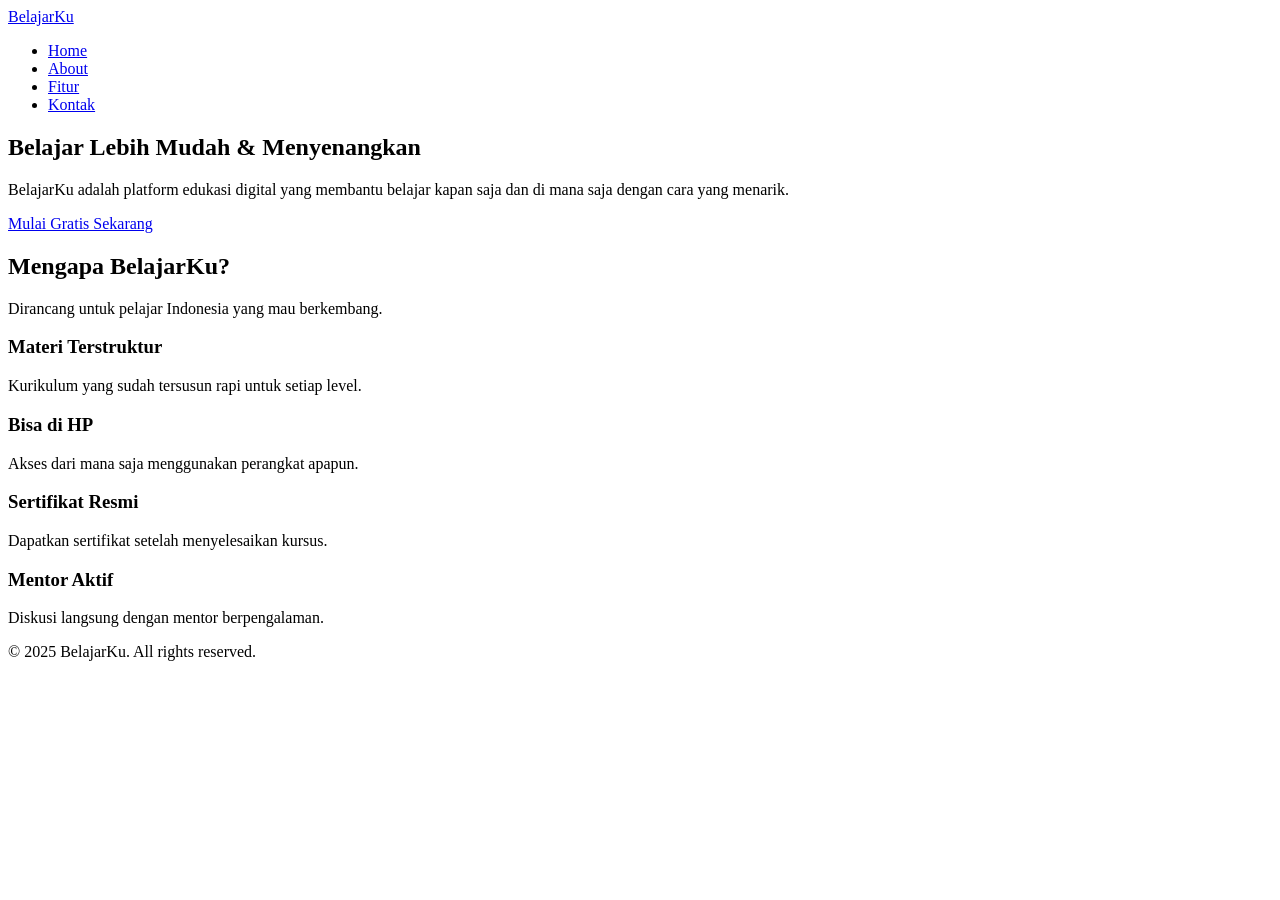
==== index.html @ 7f7ca902 "first commit" ====
<!DOCTYPE html>
<html lang="id">
<head>
  <meta charset="UTF-8" />
  <meta name="viewport" content="width=device-width, initial-scale=1.0" />
  <title>BelajarKu - Platform Belajar Online</title>
  <link rel="stylesheet" href="style.css" />
</head>
<body>

  <!-- NAVBAR -->
  <nav>
    <a href="index.html" class="logo"> BelajarKu</a>
    <ul>
      <li><a href="index.html">Home</a></li>
      <li><a href="about.html">About</a></li>
      <li><a href="features.html">Fitur</a></li>
      <li><a href="contact.html">Kontak</a></li>
    </ul>
  </nav>

  <!-- HERO -->
  <section class="hero">
    <h1>  Belajar Lebih Mudah & Menyenangkan</h1>
    <p>BelajarKu adalah platform edukasi digital yang membantu belajar kapan saja dan di mana saja dengan cara yang menarik.</p>
    <a href="contact.html" class="btn">Mulai Gratis Sekarang</a>
  </section>

  <!-- FITUR SINGKAT -->
  <section class="section">
    <h2>Mengapa BelajarKu?</h2>
    <p class="sub">Dirancang untuk pelajar Indonesia yang mau berkembang.</p>
    <div class="cards">
      <div class="card">
        <div class="icon"></div>
        <h3>Materi Terstruktur</h3>
        <p>Kurikulum yang sudah tersusun rapi untuk setiap level.</p>
      </div>
      <div class="card">
        <div class="icon"></div>
        <h3>Bisa di HP</h3>
        <p>Akses dari mana saja menggunakan perangkat apapun.</p>
      </div>
      <div class="card">
        <div class="icon"></div>
        <h3>Sertifikat Resmi</h3>
        <p>Dapatkan sertifikat setelah menyelesaikan kursus.</p>
      </div>
      <div class="card">
        <div class="icon"></div>
        <h3>Mentor Aktif</h3>
        <p>Diskusi langsung dengan mentor berpengalaman.</p>
      </div>
    </div>
  </section>

  <!-- FOOTER -->
  <footer>
    <p>© 2025 BelajarKu. All rights reserved.</p>
  </footer>

  <!-- BONUS: POPUP JAVASCRIPT -->
  <script>
    window.onload = function () {
      setTimeout(function () {
        const popup = confirm(
          " Promo Spesial! Daftar sekarang dan dapatkan DISKON 50% untuk bulan pertama!\n\nKlik OK untuk daftar sekarang."
        );
        if (popup) {
          window.location.href = "contact.html";
        }
      }, 1500);
    };
  </script>

</body>
</html>
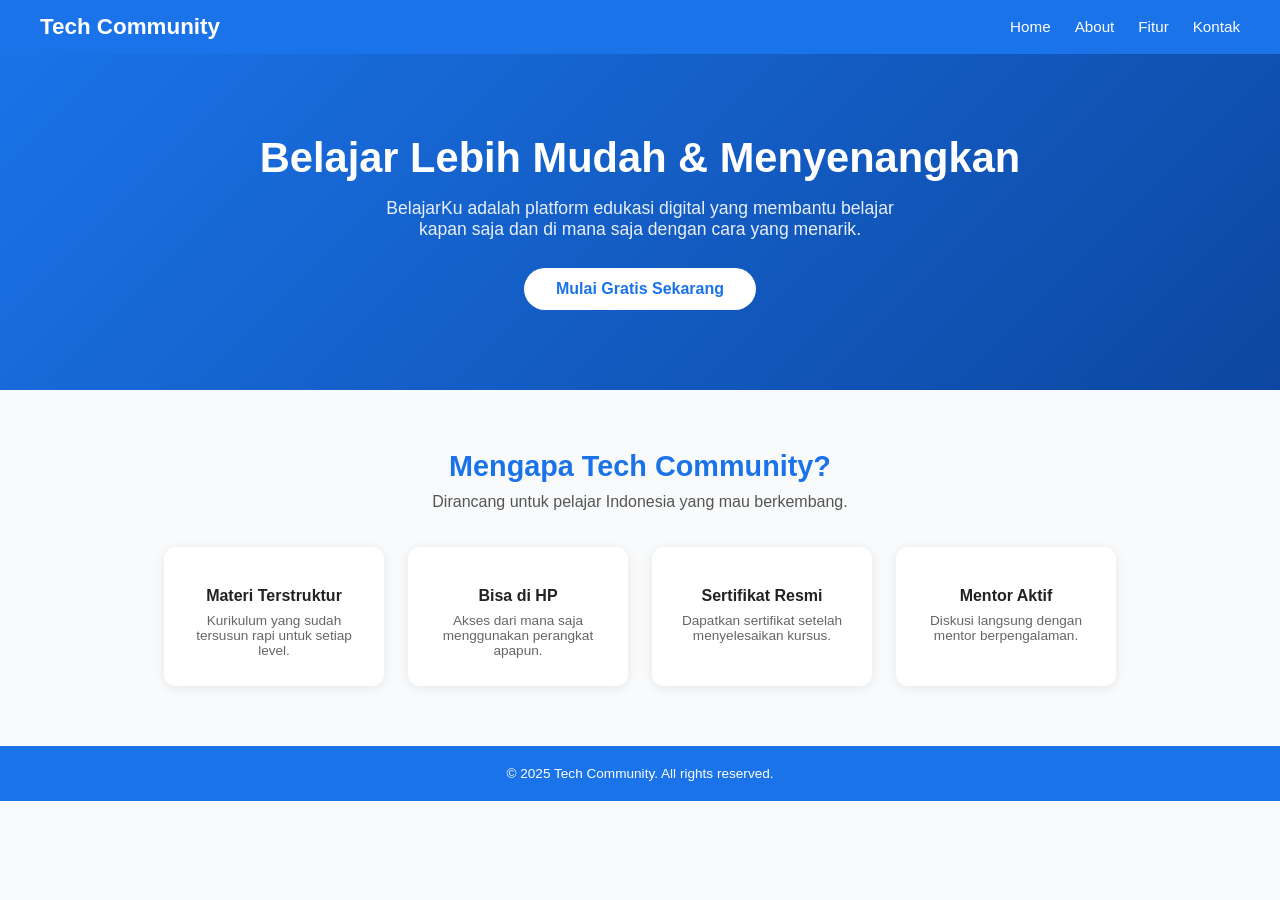
==== commit 2aed84d9: "Rename platform from BelajarKu to Tech Community" ====
--- a/index.html
+++ b/index.html
@@ -3,14 +3,14 @@
 <head>
   <meta charset="UTF-8" />
   <meta name="viewport" content="width=device-width, initial-scale=1.0" />
-  <title>BelajarKu - Platform Belajar Online</title>
+  <title>Tech Community - Platform Belajar Online</title>
   <link rel="stylesheet" href="style.css" />
 </head>
 <body>
 
   <!-- NAVBAR -->
   <nav>
-    <a href="index.html" class="logo"> BelajarKu</a>
+    <a href="index.html" class="logo"> Tech Community</a>
     <ul>
       <li><a href="index.html">Home</a></li>
       <li><a href="about.html">About</a></li>
@@ -28,7 +28,7 @@
 
   <!-- FITUR SINGKAT -->
   <section class="section">
-    <h2>Mengapa BelajarKu?</h2>
+    <h2>Mengapa Tech Community?</h2>
     <p class="sub">Dirancang untuk pelajar Indonesia yang mau berkembang.</p>
     <div class="cards">
       <div class="card">
@@ -56,7 +56,7 @@
 
   <!-- FOOTER -->
   <footer>
-    <p>© 2025 BelajarKu. All rights reserved.</p>
+    <p>© 2025 Tech Community. All rights reserved.</p>
   </footer>
 
   <!-- BONUS: POPUP JAVASCRIPT -->
--- a/style.css
+++ b/style.css
@@ -0,0 +1,275 @@
+* {
+  margin: 0;
+  padding: 0;
+  box-sizing: border-box;
+}
+
+body {
+  font-family: 'Segoe UI', sans-serif;
+  color: #222;
+  background-color: #f9fafb;
+}
+
+/* NAVBAR */
+nav {
+  background-color: #1a73e8;
+  padding: 14px 40px;
+  display: flex;
+  justify-content: space-between;
+  align-items: center;
+  position: sticky;
+  top: 0;
+  z-index: 100;
+}
+
+nav .logo {
+  color: #fff;
+  font-size: 1.4rem;
+  font-weight: 700;
+  text-decoration: none;
+}
+
+nav ul {
+  list-style: none;
+  display: flex;
+  gap: 24px;
+}
+
+nav ul li a {
+  color: #fff;
+  text-decoration: none;
+  font-size: 0.95rem;
+  transition: opacity 0.2s;
+}
+
+nav ul li a:hover {
+  opacity: 0.75;
+}
+
+/* HERO */
+.hero {
+  background: linear-gradient(135deg, #1a73e8, #0d47a1);
+  color: #fff;
+  text-align: center;
+  padding: 80px 20px;
+}
+
+.hero h1 {
+  font-size: 2.6rem;
+  margin-bottom: 16px;
+}
+
+.hero p {
+  font-size: 1.1rem;
+  max-width: 560px;
+  margin: 0 auto 28px;
+  opacity: 0.9;
+}
+
+.btn {
+  background-color: #fff;
+  color: #1a73e8;
+  padding: 12px 32px;
+  border-radius: 25px;
+  font-weight: 700;
+  text-decoration: none;
+  font-size: 1rem;
+  display: inline-block;
+  transition: transform 0.2s;
+}
+
+.btn:hover {
+  transform: scale(1.05);
+}
+
+/* CARDS */
+.section {
+  padding: 60px 40px;
+  text-align: center;
+}
+
+.section h2 {
+  font-size: 1.8rem;
+  margin-bottom: 10px;
+  color: #1a73e8;
+}
+
+.section p.sub {
+  color: #555;
+  margin-bottom: 36px;
+}
+
+.cards {
+  display: flex;
+  flex-wrap: wrap;
+  gap: 24px;
+  justify-content: center;
+}
+
+.card {
+  background: #fff;
+  border-radius: 12px;
+  padding: 28px 24px;
+  width: 220px;
+  box-shadow: 0 2px 12px rgba(0,0,0,0.08);
+  transition: transform 0.2s;
+}
+
+.card:hover {
+  transform: translateY(-4px);
+}
+
+.card .icon {
+  font-size: 2.2rem;
+  margin-bottom: 12px;
+}
+
+.card h3 {
+  font-size: 1rem;
+  margin-bottom: 8px;
+}
+
+.card p {
+  font-size: 0.85rem;
+  color: #666;
+}
+
+/* FOOTER */
+footer {
+  background: #1a73e8;
+  color: #fff;
+  text-align: center;
+  padding: 20px;
+  font-size: 0.85rem;
+}
+
+/* TABLE */
+table {
+  width: 100%;
+  max-width: 700px;
+  margin: 0 auto;
+  border-collapse: collapse;
+  background: #fff;
+  border-radius: 10px;
+  overflow: hidden;
+  box-shadow: 0 2px 12px rgba(0,0,0,0.08);
+}
+
+table th {
+  background: #1a73e8;
+  color: #fff;
+  padding: 12px 16px;
+  text-align: left;
+}
+
+table td {
+  padding: 12px 16px;
+  border-bottom: 1px solid #eee;
+  font-size: 0.9rem;
+}
+
+table tr:last-child td {
+  border-bottom: none;
+}
+
+/* ABOUT HERO */
+.page-hero {
+  background: linear-gradient(135deg, #1a73e8, #0d47a1);
+  color: #fff;
+  padding: 50px 20px;
+  text-align: center;
+}
+
+.page-hero h1 {
+  font-size: 2rem;
+}
+
+.page-hero p {
+  opacity: 0.9;
+  margin-top: 8px;
+}
+
+/* FORM */
+.form-wrap {
+  background: #fff;
+  max-width: 480px;
+  margin: 0 auto;
+  padding: 36px;
+  border-radius: 12px;
+  box-shadow: 0 2px 16px rgba(0,0,0,0.1);
+  text-align: left;
+}
+
+.form-wrap label {
+  display: block;
+  font-size: 0.85rem;
+  font-weight: 600;
+  margin-bottom: 5px;
+  color: #444;
+}
+
+.form-wrap input,
+.form-wrap select {
+  width: 100%;
+  padding: 10px 14px;
+  border: 1px solid #ddd;
+  border-radius: 8px;
+  margin-bottom: 18px;
+  font-size: 0.95rem;
+  outline: none;
+}
+
+.form-wrap input:focus,
+.form-wrap select:focus {
+  border-color: #1a73e8;
+}
+
+.form-wrap button {
+  width: 100%;
+  background: #1a73e8;
+  color: #fff;
+  padding: 12px;
+  border: none;
+  border-radius: 8px;
+  font-size: 1rem;
+  font-weight: 700;
+  cursor: pointer;
+  transition: background 0.2s;
+}
+
+.form-wrap button:hover {
+  background: #1558b0;
+}
+
+/* TEAM */
+.team {
+  display: flex;
+  flex-wrap: wrap;
+  gap: 20px;
+  justify-content: center;
+  margin-top: 20px;
+}
+
+.team-card {
+  background: #fff;
+  border-radius: 12px;
+  padding: 24px 20px;
+  width: 180px;
+  text-align: center;
+  box-shadow: 0 2px 10px rgba(0,0,0,0.07);
+}
+
+.team-card .avatar {
+  font-size: 2.5rem;
+  margin-bottom: 10px;
+}
+
+.team-card h4 {
+  font-size: 0.95rem;
+}
+
+.team-card p {
+  font-size: 0.78rem;
+  color: #888;
+  margin-top: 4px;
+}
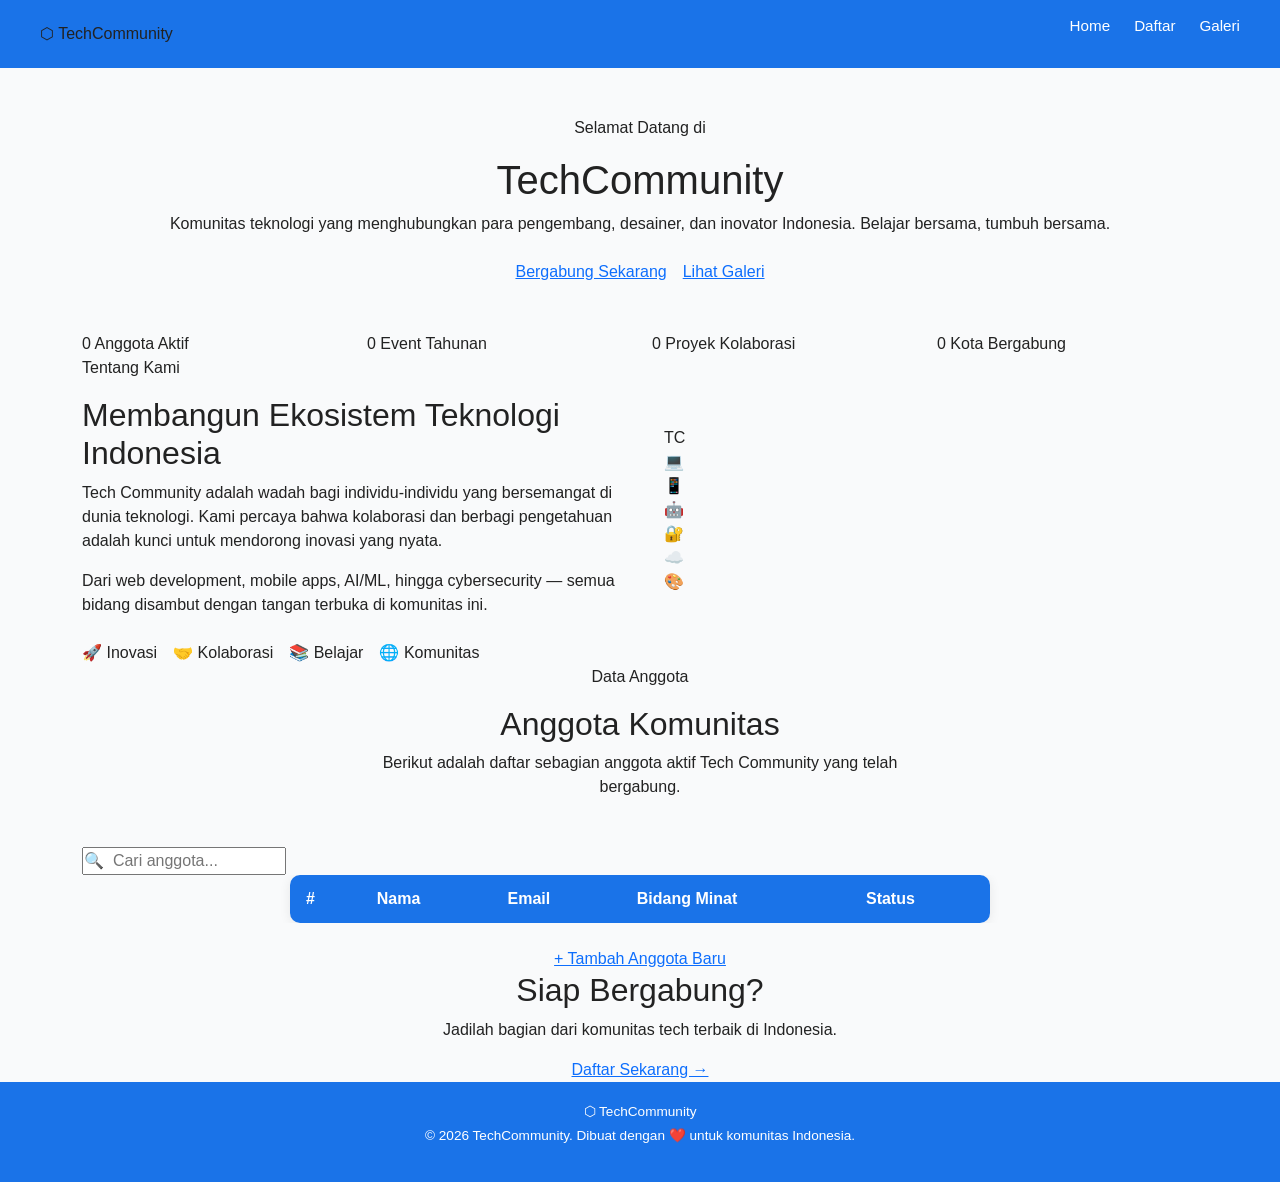
==== commit 7a97ea0d: "Update index.html" ====
--- a/index.html
+++ b/index.html
@@ -2,76 +2,206 @@
 <html lang="id">
 <head>
   <meta charset="UTF-8" />
-  <meta name="viewport" content="width=device-width, initial-scale=1.0" />
-  <title>Tech Community - Platform Belajar Online</title>
-  <link rel="stylesheet" href="style.css" />
+  <meta name="viewport" content="width=device-width, initial-scale=1.0"/>
+  <title>Tech Community</title>
+  <link href="https://cdn.jsdelivr.net/npm/bootstrap@5.3.3/dist/css/bootstrap.min.css" rel="stylesheet"/>
+  <link href="https://fonts.googleapis.com/css2?family=Orbitron:wght@400;600;800;900&family=Exo+2:ital,wght@0,300;0,400;0,500;0,600;1,300&display=swap" rel="stylesheet"/>
+  <link rel="stylesheet" href="./style.css"/>
 </head>
 <body>
 
-  <!-- NAVBAR -->
-  <nav>
-    <a href="index.html" class="logo"> Tech Community</a>
-    <ul>
-      <li><a href="index.html">Home</a></li>
-      <li><a href="about.html">About</a></li>
-      <li><a href="features.html">Fitur</a></li>
-      <li><a href="contact.html">Kontak</a></li>
+  <!-- ─── NAV ─────────────────────────────────────────────── -->
+  <nav class="tc-nav">
+    <div class="tc-nav__brand">
+      <span class="brand-icon">⬡</span> Tech<span class="accent">Community</span>
+    </div>
+    <ul class="tc-nav__links">
+      <li><a href="./index.html" class="active">Home</a></li>
+      <li><a href="./form.html">Daftar</a></li>
+      <li><a href="./gallery.html">Galeri</a></li>
     </ul>
   </nav>
 
-  <!-- HERO -->
-  <section class="hero">
-    <h1>  Belajar Lebih Mudah & Menyenangkan</h1>
-    <p>BelajarKu adalah platform edukasi digital yang membantu belajar kapan saja dan di mana saja dengan cara yang menarik.</p>
-    <a href="contact.html" class="btn">Mulai Gratis Sekarang</a>
-  </section>
-
-  <!-- FITUR SINGKAT -->
-  <section class="section">
-    <h2>Mengapa Tech Community?</h2>
-    <p class="sub">Dirancang untuk pelajar Indonesia yang mau berkembang.</p>
-    <div class="cards">
-      <div class="card">
-        <div class="icon"></div>
-        <h3>Materi Terstruktur</h3>
-        <p>Kurikulum yang sudah tersusun rapi untuk setiap level.</p>
-      </div>
-      <div class="card">
-        <div class="icon"></div>
-        <h3>Bisa di HP</h3>
-        <p>Akses dari mana saja menggunakan perangkat apapun.</p>
-      </div>
-      <div class="card">
-        <div class="icon"></div>
-        <h3>Sertifikat Resmi</h3>
-        <p>Dapatkan sertifikat setelah menyelesaikan kursus.</p>
-      </div>
-      <div class="card">
-        <div class="icon"></div>
-        <h3>Mentor Aktif</h3>
-        <p>Diskusi langsung dengan mentor berpengalaman.</p>
-      </div>
-    </div>
-  </section>
-
-  <!-- FOOTER -->
-  <footer>
-    <p>© 2025 Tech Community. All rights reserved.</p>
+  <!-- ─── HERO ─────────────────────────────────────────────── -->
+  <header class="tc-hero">
+    <div class="hero-grid-bg"></div>
+    <div class="hero-glow"></div>
+    <div class="container position-relative z-1 text-center py-5">
+      <p class="hero-eyebrow">Selamat Datang di</p>
+      <h1 class="hero-title">Tech<span class="accent">Community</span></h1>
+      <p class="hero-sub">
+        Komunitas teknologi yang menghubungkan para pengembang, desainer, dan inovator Indonesia.
+        Belajar bersama, tumbuh bersama.
+      </p>
+      <div class="d-flex gap-3 justify-content-center flex-wrap mt-4">
+        <a href="./form.html" class="btn-tc-primary">Bergabung Sekarang</a>
+        <a href="./gallery.html" class="btn-tc-ghost">Lihat Galeri</a>
+      </div>
+    </div>
+  </header>
+
+  <!-- ─── STATS ─────────────────────────────────────────────── -->
+  <section class="tc-stats">
+    <div class="container">
+      <div class="row g-4 justify-content-center">
+        <div class="col-6 col-md-3">
+          <div class="stat-card">
+            <span class="stat-num" id="counter1">0</span>
+            <span class="stat-label">Anggota Aktif</span>
+          </div>
+        </div>
+        <div class="col-6 col-md-3">
+          <div class="stat-card">
+            <span class="stat-num" id="counter2">0</span>
+            <span class="stat-label">Event Tahunan</span>
+          </div>
+        </div>
+        <div class="col-6 col-md-3">
+          <div class="stat-card">
+            <span class="stat-num" id="counter3">0</span>
+            <span class="stat-label">Proyek Kolaborasi</span>
+          </div>
+        </div>
+        <div class="col-6 col-md-3">
+          <div class="stat-card">
+            <span class="stat-num" id="counter4">0</span>
+            <span class="stat-label">Kota Bergabung</span>
+          </div>
+        </div>
+      </div>
+    </div>
+  </section>
+
+  <!-- ─── ABOUT ─────────────────────────────────────────────── -->
+  <section class="tc-section">
+    <div class="container">
+      <div class="row align-items-center g-5">
+        <div class="col-lg-6">
+          <p class="section-eyebrow">Tentang Kami</p>
+          <h2 class="section-title">Membangun Ekosistem <span class="accent">Teknologi</span> Indonesia</h2>
+          <p class="section-text">
+            Tech Community adalah wadah bagi individu-individu yang bersemangat di dunia teknologi.
+            Kami percaya bahwa kolaborasi dan berbagi pengetahuan adalah kunci untuk mendorong
+            inovasi yang nyata.
+          </p>
+          <p class="section-text">
+            Dari web development, mobile apps, AI/ML, hingga cybersecurity — semua bidang
+            disambut dengan tangan terbuka di komunitas ini.
+          </p>
+          <div class="d-flex gap-3 flex-wrap mt-4">
+            <div class="feature-chip">🚀 Inovasi</div>
+            <div class="feature-chip">🤝 Kolaborasi</div>
+            <div class="feature-chip">📚 Belajar</div>
+            <div class="feature-chip">🌐 Komunitas</div>
+          </div>
+        </div>
+        <div class="col-lg-6">
+          <div class="about-visual">
+            <div class="av-ring av-ring--1"></div>
+            <div class="av-ring av-ring--2"></div>
+            <div class="av-ring av-ring--3"></div>
+            <div class="av-core">TC</div>
+            <div class="av-dot" style="--a:0deg">💻</div>
+            <div class="av-dot" style="--a:60deg">📱</div>
+            <div class="av-dot" style="--a:120deg">🤖</div>
+            <div class="av-dot" style="--a:180deg">🔐</div>
+            <div class="av-dot" style="--a:240deg">☁️</div>
+            <div class="av-dot" style="--a:300deg">🎨</div>
+          </div>
+        </div>
+      </div>
+    </div>
+  </section>
+
+  <!-- ─── MEMBER TABLE ─────────────────────────────────────── -->
+  <section class="tc-section tc-section--alt">
+    <div class="container">
+      <div class="text-center mb-5">
+        <p class="section-eyebrow">Data Anggota</p>
+        <h2 class="section-title">Anggota <span class="accent">Komunitas</span></h2>
+        <p class="section-text mx-auto" style="max-width:520px">
+          Berikut adalah daftar sebagian anggota aktif Tech Community yang telah bergabung.
+        </p>
+      </div>
+
+      <div class="tc-table-wrapper">
+        <div class="table-toolbar">
+          <input type="text" id="searchInput" class="tc-search" placeholder="🔍  Cari anggota..."/>
+          <span class="table-count" id="tableCount"></span>
+        </div>
+        <div class="table-responsive">
+          <table class="tc-table" id="memberTable">
+            <thead>
+              <tr>
+                <th>#</th>
+                <th>Nama</th>
+                <th>Email</th>
+                <th>Bidang Minat</th>
+                <th>Status</th>
+              </tr>
+            </thead>
+            <tbody id="memberTbody"></tbody>
+          </table>
+        </div>
+      </div>
+
+      <div class="text-center mt-4">
+        <a href="./form.html" class="btn-tc-primary">+ Tambah Anggota Baru</a>
+      </div>
+    </div>
+  </section>
+
+  <!-- ─── CTA ─────────────────────────────────────────────────── -->
+  <section class="tc-cta">
+    <div class="container text-center">
+      <h2 class="cta-title">Siap Bergabung?</h2>
+      <p class="cta-sub">Jadilah bagian dari komunitas tech terbaik di Indonesia.</p>
+      <a href="./form.html" class="btn-tc-primary mt-3">Daftar Sekarang →</a>
+    </div>
+  </section>
+
+  <!-- ─── FOOTER ───────────────────────────────────────────── -->
+  <footer class="tc-footer">
+    <div class="container text-center">
+      <p class="mb-1"><span class="brand-icon">⬡</span> Tech<span class="accent">Community</span></p>
+      <p class="footer-sub">© 2026 TechCommunity. Dibuat dengan ❤️ untuk komunitas Indonesia.</p>
+    </div>
   </footer>
 
-  <!-- BONUS: POPUP JAVASCRIPT -->
+  <script src="./app.js"></script>
   <script>
-    window.onload = function () {
-      setTimeout(function () {
-        const popup = confirm(
-          " Promo Spesial! Daftar sekarang dan dapatkan DISKON 50% untuk bulan pertama!\n\nKlik OK untuk daftar sekarang."
-        );
-        if (popup) {
-          window.location.href = "contact.html";
+    // ── Init member table ───────────────────────────────────────
+    renderTable();
+
+    const searchInput = document.getElementById('searchInput');
+    searchInput.addEventListener('input', function () {
+      renderTable(this.value.toLowerCase());
+    });
+
+    // ── Counter animation ───────────────────────────────────────
+    function animateCounter(id, target, suffix='') {
+      let current = 0;
+      const step = Math.ceil(target / 60);
+      const el = document.getElementById(id);
+      const timer = setInterval(() => {
+        current = Math.min(current + step, target);
+        el.textContent = current.toLocaleString('id-ID') + suffix;
+        if (current >= target) clearInterval(timer);
+      }, 25);
+    }
+
+    const observer = new IntersectionObserver(entries => {
+      entries.forEach(e => {
+        if (e.isIntersecting) {
+          animateCounter('counter1', 1240, '+');
+          animateCounter('counter2', 36, '');
+          animateCounter('counter3', 87, '');
+          animateCounter('counter4', 12, '');
+          observer.disconnect();
         }
-      }, 1500);
-    };
+      });
+    }, { threshold: 0.3 });
+    observer.observe(document.querySelector('.tc-stats'));
   </script>
-
 </body>
 </html>
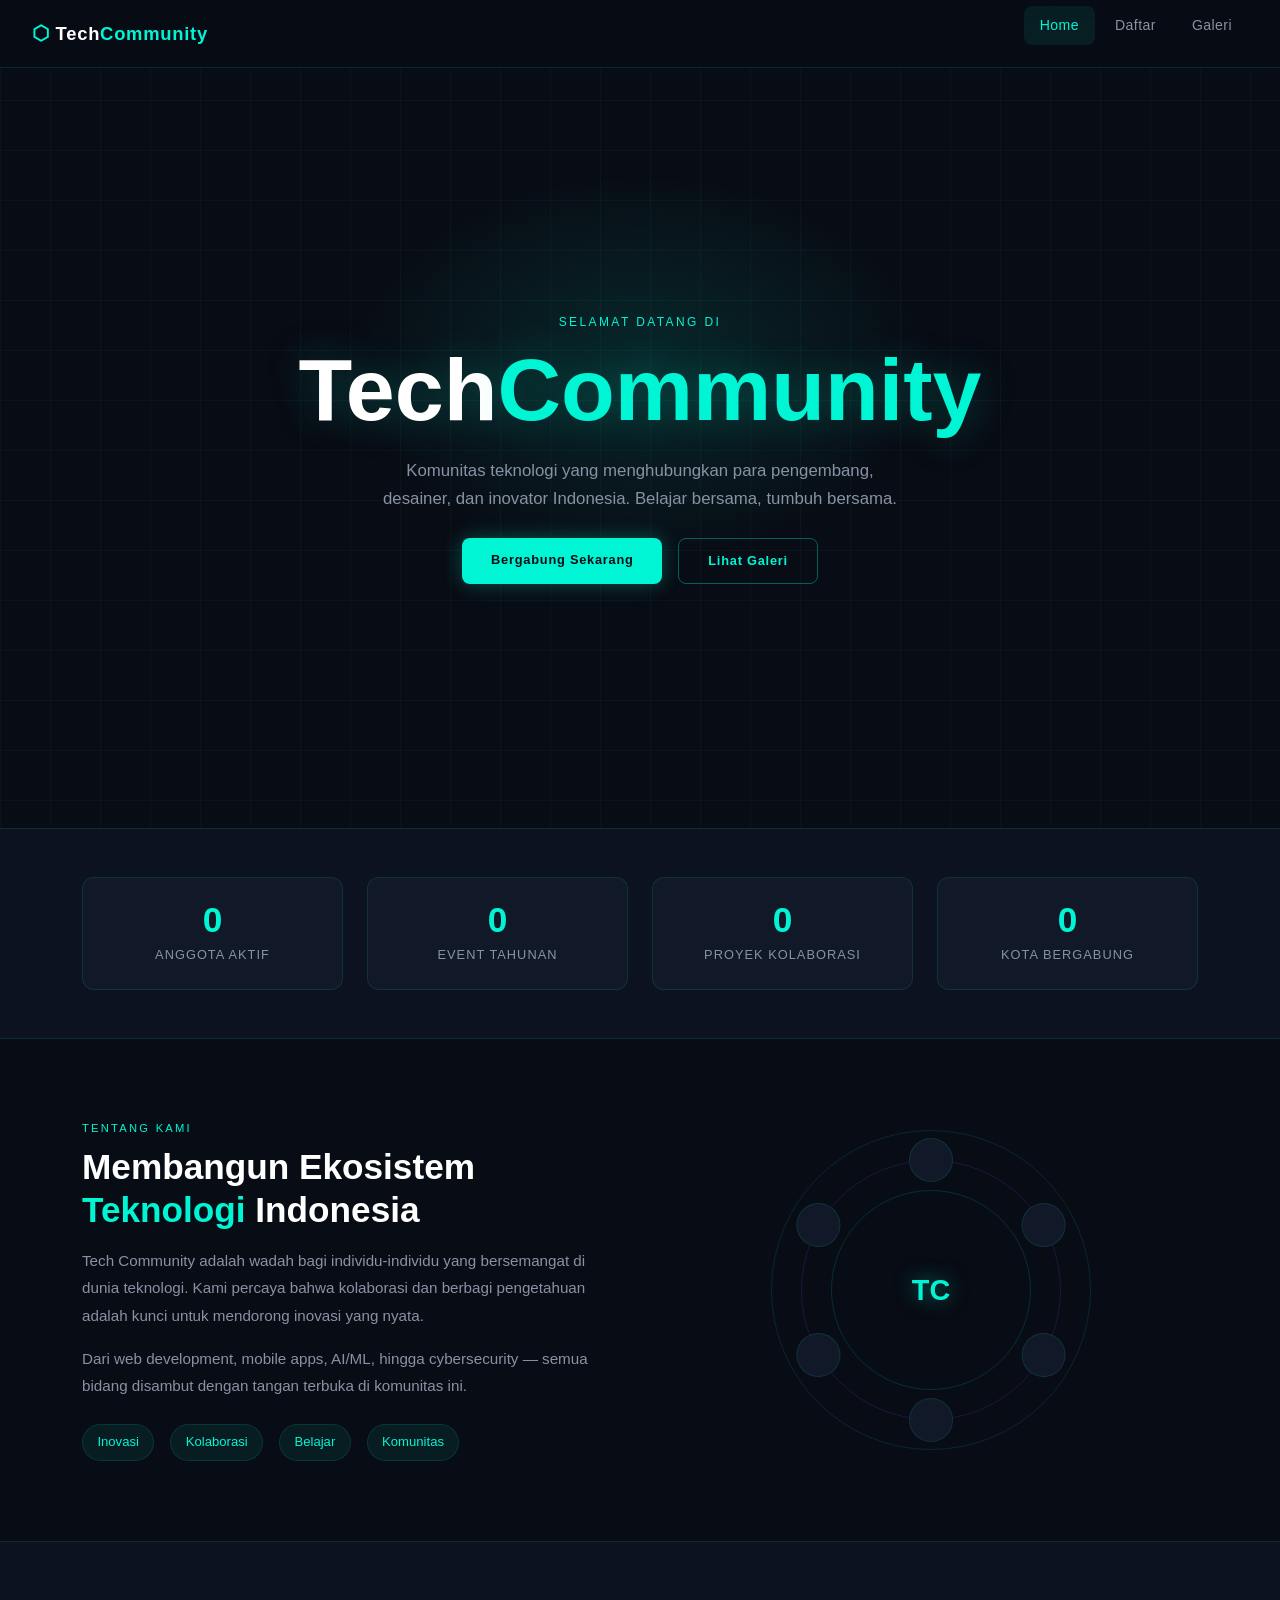
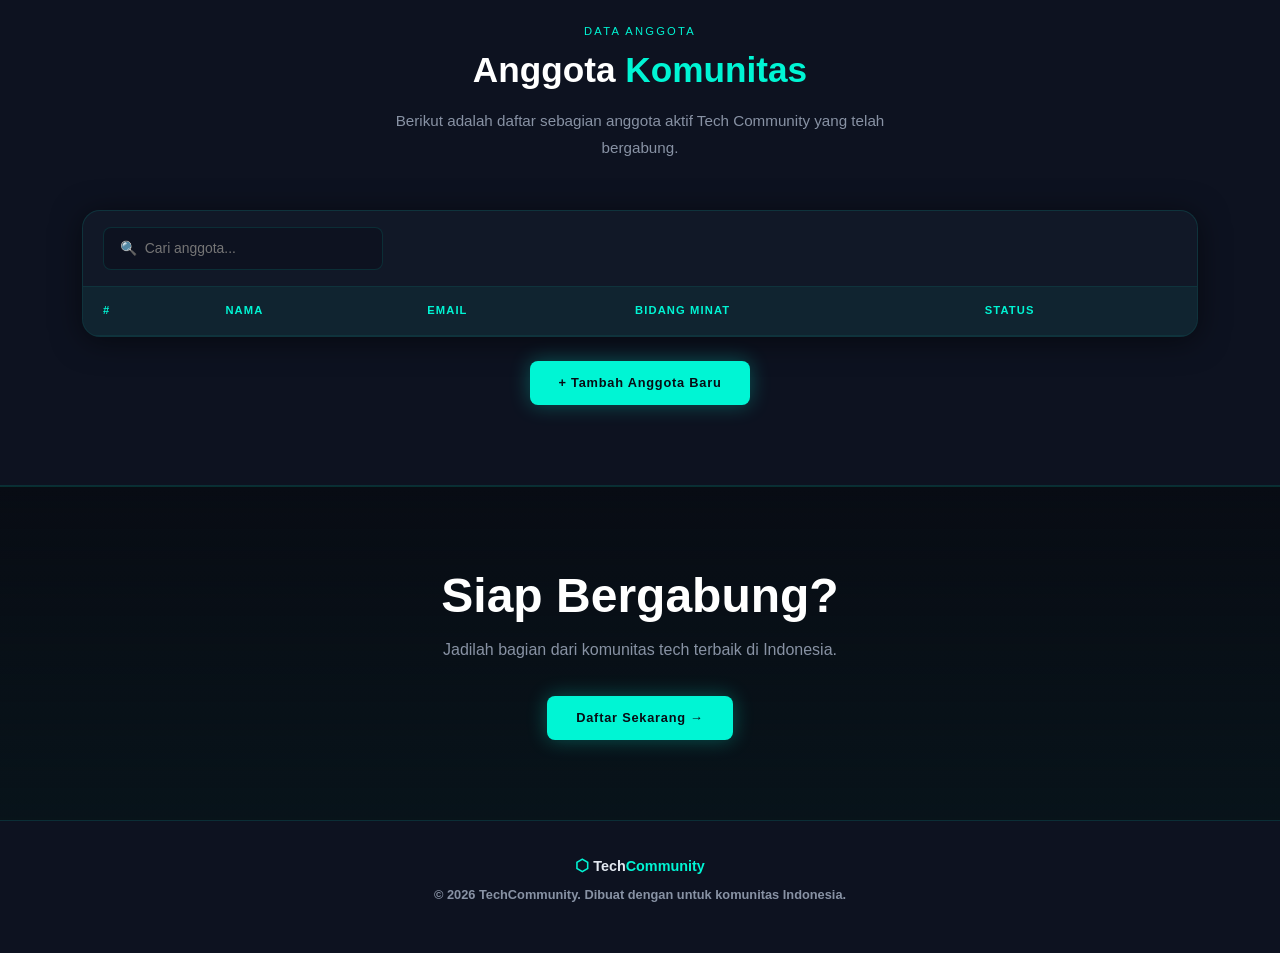
==== commit 36d1e33f: "Update index.html" ====
--- a/index.html
+++ b/index.html
@@ -89,10 +89,10 @@
             disambut dengan tangan terbuka di komunitas ini.
           </p>
           <div class="d-flex gap-3 flex-wrap mt-4">
-            <div class="feature-chip">🚀 Inovasi</div>
-            <div class="feature-chip">🤝 Kolaborasi</div>
-            <div class="feature-chip">📚 Belajar</div>
-            <div class="feature-chip">🌐 Komunitas</div>
+            <div class="feature-chip"> Inovasi</div>
+            <div class="feature-chip"> Kolaborasi</div>
+            <div class="feature-chip"> Belajar</div>
+            <div class="feature-chip"> Komunitas</div>
           </div>
         </div>
         <div class="col-lg-6">
@@ -101,12 +101,12 @@
             <div class="av-ring av-ring--2"></div>
             <div class="av-ring av-ring--3"></div>
             <div class="av-core">TC</div>
-            <div class="av-dot" style="--a:0deg">💻</div>
-            <div class="av-dot" style="--a:60deg">📱</div>
-            <div class="av-dot" style="--a:120deg">🤖</div>
-            <div class="av-dot" style="--a:180deg">🔐</div>
-            <div class="av-dot" style="--a:240deg">☁️</div>
-            <div class="av-dot" style="--a:300deg">🎨</div>
+            <div class="av-dot" style="--a:0deg"></div>
+            <div class="av-dot" style="--a:60deg"></div>
+            <div class="av-dot" style="--a:120deg"></div>
+            <div class="av-dot" style="--a:180deg"></div>
+            <div class="av-dot" style="--a:240deg"></div>
+            <div class="av-dot" style="--a:300deg"></div>
           </div>
         </div>
       </div>
@@ -164,7 +164,7 @@
   <footer class="tc-footer">
     <div class="container text-center">
       <p class="mb-1"><span class="brand-icon">⬡</span> Tech<span class="accent">Community</span></p>
-      <p class="footer-sub">© 2026 TechCommunity. Dibuat dengan ❤️ untuk komunitas Indonesia.</p>
+      <p class="footer-sub">© 2026 TechCommunity. Dibuat dengan  untuk komunitas Indonesia.</p>
     </div>
   </footer>
 
--- a/style.css
+++ b/style.css
@@ -1,275 +1,1313 @@
-* {
-  margin: 0;
-  padding: 0;
-  box-sizing: border-box;
-}
+/* ═══════════════════════════════════════════════════════════
+   style.css — Tech Community Shared Stylesheet
+   Theme: Dark Tech / Cyberpunk-inspired
+   Fonts: Orbitron (display) + Exo 2 (body)
+═══════════════════════════════════════════════════════════ */
+
+/* ── CSS Variables ─────────────────────────────────────── */
+:root {
+  --bg:          #080c14;
+  --bg-alt:      #0d1220;
+  --bg-card:     #111827;
+  --bg-card2:    #0f1724;
+  --border:      rgba(0, 245, 212, 0.12);
+  --border-glow: rgba(0, 245, 212, 0.35);
+  --accent:      #00f5d4;
+  --accent2:     #7c3aed;
+  --text:        #e2e8f0;
+  --text-muted:  #8892a4;
+  --text-dim:    #4a5568;
+  --radius:      12px;
+  --radius-lg:   18px;
+  --nav-h:       68px;
+  --shadow-glow: 0 0 30px rgba(0, 245, 212, 0.15);
+  --shadow-card: 0 4px 30px rgba(0, 0, 0, 0.5);
+  --transition:  0.25s ease;
+}
+
+/* ── Reset & Base ──────────────────────────────────────── */
+*, *::before, *::after { box-sizing: border-box; margin: 0; padding: 0; }
+
+html { scroll-behavior: smooth; }
 
 body {
-  font-family: 'Segoe UI', sans-serif;
-  color: #222;
-  background-color: #f9fafb;
-}
-
-/* NAVBAR */
-nav {
-  background-color: #1a73e8;
-  padding: 14px 40px;
-  display: flex;
+  background: var(--bg);
+  color: var(--text);
+  font-family: 'Exo 2', sans-serif;
+  font-size: 15px;
+  line-height: 1.7;
+  min-height: 100vh;
+  overflow-x: hidden;
+}
+
+a { text-decoration: none; color: inherit; }
+img { max-width: 100%; }
+
+/* ── Typography ────────────────────────────────────────── */
+.accent { color: var(--accent); }
+.brand-icon { color: var(--accent); font-size: 1.1em; }
+
+/* ═══════════════════════════════════════════════════════════
+   NAVIGATION
+═══════════════════════════════════════════════════════════ */
+.tc-nav {
+  position: fixed;
+  top: 0; left: 0; right: 0;
+  height: var(--nav-h);
+  display: flex;
+  align-items: center;
   justify-content: space-between;
-  align-items: center;
-  position: sticky;
-  top: 0;
+  padding: 0 2rem;
+  background: rgba(8, 12, 20, 0.85);
+  backdrop-filter: blur(14px);
+  border-bottom: 1px solid var(--border);
   z-index: 100;
 }
 
-nav .logo {
+.tc-nav__brand {
+  font-family: 'Orbitron', sans-serif;
+  font-weight: 800;
+  font-size: 1.15rem;
+  letter-spacing: 0.04em;
   color: #fff;
-  font-size: 1.4rem;
+}
+
+.tc-nav__links {
+  display: flex;
+  list-style: none;
+  gap: 0.25rem;
+}
+
+.tc-nav__links a {
+  display: block;
+  padding: 0.45rem 1rem;
+  border-radius: 8px;
+  font-weight: 500;
+  font-size: 0.88rem;
+  color: var(--text-muted);
+  letter-spacing: 0.03em;
+  transition: var(--transition);
+}
+
+.tc-nav__links a:hover,
+.tc-nav__links a.active {
+  color: var(--accent);
+  background: rgba(0, 245, 212, 0.08);
+}
+
+/* ═══════════════════════════════════════════════════════════
+   HERO
+═══════════════════════════════════════════════════════════ */
+.tc-hero, .page-hero {
+  position: relative;
+  min-height: 92vh;
+  display: flex;
+  align-items: center;
+  justify-content: center;
+  padding-top: var(--nav-h);
+  overflow: hidden;
+}
+
+.page-hero {
+  min-height: 35vh;
+}
+
+/* Grid background */
+.hero-grid-bg {
+  position: absolute;
+  inset: 0;
+  background-image:
+    linear-gradient(rgba(0, 245, 212, 0.04) 1px, transparent 1px),
+    linear-gradient(90deg, rgba(0, 245, 212, 0.04) 1px, transparent 1px);
+  background-size: 50px 50px;
+}
+
+/* Glow blob */
+.hero-glow {
+  position: absolute;
+  top: 20%; left: 50%;
+  transform: translateX(-50%);
+  width: 600px; height: 400px;
+  background: radial-gradient(ellipse, rgba(0, 245, 212, 0.12) 0%, transparent 70%);
+  pointer-events: none;
+}
+
+.z-1 { position: relative; z-index: 1; }
+
+.hero-eyebrow {
+  font-family: 'Orbitron', sans-serif;
+  font-size: 0.75rem;
+  letter-spacing: 0.2em;
+  text-transform: uppercase;
+  color: var(--accent);
+  margin-bottom: 0.75rem;
+}
+
+.hero-title {
+  font-family: 'Orbitron', sans-serif;
+  font-size: clamp(2.8rem, 8vw, 5.5rem);
+  font-weight: 900;
+  line-height: 1.05;
+  color: #fff;
+  margin-bottom: 1.25rem;
+  text-shadow: 0 0 40px rgba(0, 245, 212, 0.25);
+  animation: fadeInUp 0.9s ease both;
+}
+
+.hero-sub {
+  font-size: 1.05rem;
+  color: var(--text-muted);
+  max-width: 540px;
+  margin: 0 auto;
+  animation: fadeInUp 0.9s 0.2s ease both;
+}
+
+@keyframes fadeInUp {
+  from { opacity: 0; transform: translateY(24px); }
+  to   { opacity: 1; transform: translateY(0); }
+}
+
+/* ═══════════════════════════════════════════════════════════
+   BUTTONS
+═══════════════════════════════════════════════════════════ */
+.btn-tc-primary {
+  display: inline-block;
+  padding: 0.7rem 1.8rem;
+  background: var(--accent);
+  color: #080c14;
+  font-family: 'Orbitron', sans-serif;
   font-weight: 700;
-  text-decoration: none;
-}
-
-nav ul {
+  font-size: 0.8rem;
+  letter-spacing: 0.06em;
+  border: none;
+  border-radius: 8px;
+  cursor: pointer;
+  transition: var(--transition);
+  box-shadow: 0 0 20px rgba(0, 245, 212, 0.3);
+}
+
+.btn-tc-primary:hover {
+  background: #00dbc1;
+  transform: translateY(-2px);
+  box-shadow: 0 0 30px rgba(0, 245, 212, 0.5);
+  color: #080c14;
+}
+
+.btn-tc-ghost {
+  display: inline-block;
+  padding: 0.7rem 1.8rem;
+  background: transparent;
+  color: var(--accent);
+  font-family: 'Orbitron', sans-serif;
+  font-weight: 600;
+  font-size: 0.8rem;
+  letter-spacing: 0.06em;
+  border: 1px solid var(--border-glow);
+  border-radius: 8px;
+  cursor: pointer;
+  transition: var(--transition);
+}
+
+.btn-tc-ghost:hover {
+  background: rgba(0, 245, 212, 0.08);
+  border-color: var(--accent);
+  transform: translateY(-2px);
+  color: var(--accent);
+}
+
+/* ═══════════════════════════════════════════════════════════
+   STATS
+═══════════════════════════════════════════════════════════ */
+.tc-stats {
+  padding: 3rem 0;
+  background: var(--bg-alt);
+  border-top: 1px solid var(--border);
+  border-bottom: 1px solid var(--border);
+}
+
+.stat-card {
+  display: flex;
+  flex-direction: column;
+  align-items: center;
+  text-align: center;
+  padding: 1.5rem;
+  background: var(--bg-card);
+  border: 1px solid var(--border);
+  border-radius: var(--radius);
+  transition: var(--transition);
+}
+
+.stat-card:hover {
+  border-color: var(--border-glow);
+  box-shadow: var(--shadow-glow);
+}
+
+.stat-num {
+  font-family: 'Orbitron', sans-serif;
+  font-size: 2.2rem;
+  font-weight: 800;
+  color: var(--accent);
+  line-height: 1;
+}
+
+.stat-label {
+  font-size: 0.8rem;
+  color: var(--text-muted);
+  margin-top: 0.4rem;
+  text-transform: uppercase;
+  letter-spacing: 0.08em;
+}
+
+/* ═══════════════════════════════════════════════════════════
+   SECTIONS
+═══════════════════════════════════════════════════════════ */
+.tc-section {
+  padding: 5rem 0;
+  background: var(--bg);
+}
+
+.tc-section--alt {
+  background: var(--bg-alt);
+  border-top: 1px solid var(--border);
+  border-bottom: 1px solid var(--border);
+}
+
+.section-eyebrow {
+  font-family: 'Orbitron', sans-serif;
+  font-size: 0.7rem;
+  letter-spacing: 0.2em;
+  text-transform: uppercase;
+  color: var(--accent);
+  margin-bottom: 0.5rem;
+}
+
+.section-title {
+  font-family: 'Orbitron', sans-serif;
+  font-size: clamp(1.5rem, 3vw, 2.2rem);
+  font-weight: 800;
+  color: #fff;
+  margin-bottom: 1rem;
+  line-height: 1.2;
+}
+
+.section-text {
+  color: var(--text-muted);
+  font-size: 0.95rem;
+  line-height: 1.8;
+}
+
+/* ═══════════════════════════════════════════════════════════
+   ABOUT VISUAL (animated orbit)
+═══════════════════════════════════════════════════════════ */
+.about-visual {
+  position: relative;
+  width: 320px; height: 320px;
+  margin: 0 auto;
+}
+
+.av-ring {
+  position: absolute;
+  inset: 0;
+  border-radius: 50%;
+  border: 1px solid var(--border);
+}
+
+.av-ring--1 { animation: spin 20s linear infinite; }
+.av-ring--2 {
+  inset: 30px;
+  border-color: rgba(124, 58, 237, 0.2);
+  animation: spin 14s linear infinite reverse;
+}
+.av-ring--3 {
+  inset: 60px;
+  border-color: rgba(0, 245, 212, 0.15);
+  animation: spin 8s linear infinite;
+}
+
+@keyframes spin {
+  from { transform: rotate(0deg); }
+  to   { transform: rotate(360deg); }
+}
+
+.av-core {
+  position: absolute;
+  inset: 0;
+  display: flex;
+  align-items: center;
+  justify-content: center;
+  font-family: 'Orbitron', sans-serif;
+  font-weight: 900;
+  font-size: 1.8rem;
+  color: var(--accent);
+  text-shadow: 0 0 20px rgba(0, 245, 212, 0.5);
+}
+
+.av-dot {
+  position: absolute;
+  width: 44px; height: 44px;
+  top: 50%; left: 50%;
+  transform: translate(-50%, -50%)
+             rotate(var(--a))
+             translateY(-130px);
+  display: flex;
+  align-items: center;
+  justify-content: center;
+  background: var(--bg-card);
+  border: 1px solid var(--border);
+  border-radius: 50%;
+  font-size: 1.2rem;
+  animation: spin calc(20s + var(--a) * 0.05) linear infinite;
+}
+
+/* ── Feature chips ──────────────────────────────────────── */
+.feature-chip {
+  display: inline-block;
+  padding: 0.4rem 0.9rem;
+  background: rgba(0, 245, 212, 0.07);
+  border: 1px solid var(--border);
+  border-radius: 100px;
+  font-size: 0.82rem;
+  color: var(--accent);
+  transition: var(--transition);
+}
+
+.feature-chip:hover {
+  background: rgba(0, 245, 212, 0.14);
+  border-color: var(--border-glow);
+}
+
+/* ═══════════════════════════════════════════════════════════
+   TABLE
+═══════════════════════════════════════════════════════════ */
+.tc-table-wrapper {
+  background: var(--bg-card);
+  border: 1px solid var(--border);
+  border-radius: var(--radius-lg);
+  overflow: hidden;
+  box-shadow: var(--shadow-card);
+}
+
+.table-toolbar {
+  display: flex;
+  align-items: center;
+  justify-content: space-between;
+  padding: 1rem 1.25rem;
+  border-bottom: 1px solid var(--border);
+  gap: 1rem;
+  flex-wrap: wrap;
+}
+
+.tc-search {
+  background: var(--bg-alt);
+  border: 1px solid var(--border);
+  border-radius: 8px;
+  color: var(--text);
+  padding: 0.55rem 1rem;
+  font-family: 'Exo 2', sans-serif;
+  font-size: 0.87rem;
+  width: 280px;
+  outline: none;
+  transition: var(--transition);
+}
+
+.tc-search:focus {
+  border-color: var(--accent);
+  box-shadow: 0 0 0 3px rgba(0, 245, 212, 0.1);
+}
+
+.table-count {
+  font-size: 0.8rem;
+  color: var(--text-muted);
+  white-space: nowrap;
+}
+
+.tc-table {
+  width: 100%;
+  border-collapse: collapse;
+  font-size: 0.88rem;
+}
+
+.tc-table th {
+  background: rgba(0, 245, 212, 0.05);
+  color: var(--accent);
+  font-family: 'Orbitron', sans-serif;
+  font-size: 0.7rem;
+  letter-spacing: 0.1em;
+  font-weight: 600;
+  text-transform: uppercase;
+  padding: 0.9rem 1.25rem;
+  text-align: left;
+  border-bottom: 1px solid var(--border);
+}
+
+.tc-table td {
+  padding: 0.85rem 1.25rem;
+  border-bottom: 1px solid rgba(0, 245, 212, 0.05);
+  color: var(--text);
+  vertical-align: middle;
+}
+
+.tc-table tr:hover td {
+  background: rgba(0, 245, 212, 0.03);
+}
+
+.tc-table tr:last-child td { border-bottom: none; }
+
+.member-name-cell {
+  display: flex;
+  align-items: center;
+  gap: 0.6rem;
+}
+
+.member-avatar {
+  width: 32px; height: 32px;
+  border-radius: 50%;
+  background: linear-gradient(135deg, var(--accent), var(--accent2));
+  display: flex;
+  align-items: center;
+  justify-content: center;
+  font-weight: 700;
+  font-size: 0.8rem;
+  color: #fff;
+  flex-shrink: 0;
+}
+
+.email-cell {
+  color: var(--text-muted);
+  font-size: 0.83rem;
+}
+
+.interest-badge {
+  display: inline-block;
+  padding: 0.25rem 0.65rem;
+  background: rgba(0, 245, 212, 0.08);
+  border: 1px solid rgba(0, 245, 212, 0.2);
+  border-radius: 100px;
+  font-size: 0.75rem;
+  color: var(--accent);
+}
+
+.status-badge {
+  display: inline-block;
+  padding: 0.2rem 0.6rem;
+  border-radius: 100px;
+  font-size: 0.73rem;
+  font-weight: 600;
+}
+
+.status-aktif   { background: rgba(34, 197, 94, 0.12); color: #22c55e; border: 1px solid rgba(34, 197, 94, 0.2); }
+.status-inactive{ background: rgba(148, 163, 184, 0.1); color: #94a3b8; border: 1px solid rgba(148, 163, 184, 0.2); }
+.status-baru    { background: rgba(124, 58, 237, 0.12); color: #a78bfa; border: 1px solid rgba(124, 58, 237, 0.3); }
+
+.empty-row {
+  text-align: center;
+  color: var(--text-muted);
+  padding: 2.5rem !important;
+}
+
+/* ═══════════════════════════════════════════════════════════
+   CTA
+═══════════════════════════════════════════════════════════ */
+.tc-cta {
+  padding: 5rem 0;
+  background: linear-gradient(180deg, var(--bg) 0%, rgba(0, 245, 212, 0.03) 100%);
+  border-top: 1px solid var(--border);
+}
+
+.cta-title {
+  font-family: 'Orbitron', sans-serif;
+  font-size: clamp(1.8rem, 4vw, 3rem);
+  font-weight: 900;
+  color: #fff;
+  margin-bottom: 0.75rem;
+}
+
+.cta-sub {
+  color: var(--text-muted);
+  font-size: 1rem;
+}
+
+/* ═══════════════════════════════════════════════════════════
+   FOOTER
+═══════════════════════════════════════════════════════════ */
+.tc-footer {
+  padding: 2rem 0;
+  background: var(--bg-alt);
+  border-top: 1px solid var(--border);
+  font-family: 'Orbitron', sans-serif;
+  font-size: 0.9rem;
+  font-weight: 600;
+}
+
+.footer-sub {
+  font-family: 'Exo 2', sans-serif;
+  font-size: 0.8rem;
+  color: var(--text-muted);
+  margin-top: 0.25rem;
+}
+
+/* ── Back link ──────────────────────────────────────────── */
+.back-link {
+  font-size: 0.85rem;
+  color: var(--text-muted);
+  transition: var(--transition);
+}
+
+.back-link:hover {
+  color: var(--accent);
+}
+
+/* ═══════════════════════════════════════════════════════════
+   FORM PAGE
+═══════════════════════════════════════════════════════════ */
+.tc-card {
+  background: var(--bg-card);
+  border: 1px solid var(--border);
+  border-radius: var(--radius-lg);
+  box-shadow: var(--shadow-card);
+  overflow: hidden;
+}
+
+.form-card__header {
+  padding: 2rem 2rem 1.25rem;
+  border-bottom: 1px solid var(--border);
+}
+
+.form-card__title {
+  font-family: 'Orbitron', sans-serif;
+  font-size: 1.3rem;
+  font-weight: 800;
+  color: #fff;
+  margin-top: 1rem;
+  margin-bottom: 0.25rem;
+}
+
+.form-card__sub {
+  font-size: 0.85rem;
+  color: var(--text-muted);
+}
+
+.form-card__body {
+  padding: 1.75rem 2rem 2rem;
+  display: flex;
+  flex-direction: column;
+  gap: 1.25rem;
+}
+
+/* Step indicator */
+.form-step-indicator {
+  display: flex;
+  align-items: center;
+  gap: 0;
+}
+
+.step-dot {
+  width: 10px; height: 10px;
+  border-radius: 50%;
+  background: var(--bg-alt);
+  border: 2px solid var(--border);
+  transition: var(--transition);
+}
+
+.step-dot.active {
+  background: var(--accent);
+  border-color: var(--accent);
+  box-shadow: 0 0 10px rgba(0, 245, 212, 0.5);
+}
+
+.step-line {
+  flex: 1;
+  height: 1px;
+  background: var(--border);
+  max-width: 40px;
+}
+
+/* Fields */
+.tc-field {
+  display: flex;
+  flex-direction: column;
+  gap: 0.4rem;
+}
+
+.tc-label {
+  font-size: 0.83rem;
+  font-weight: 600;
+  color: var(--text);
+  letter-spacing: 0.02em;
+}
+
+.label-icon { margin-right: 0.25rem; }
+
+.tc-input {
+  background: var(--bg-alt);
+  border: 1px solid var(--border);
+  border-radius: 8px;
+  color: var(--text);
+  padding: 0.65rem 1rem;
+  font-family: 'Exo 2', sans-serif;
+  font-size: 0.88rem;
+  width: 100%;
+  outline: none;
+  transition: var(--transition);
+  -webkit-appearance: none;
+  appearance: none;
+}
+
+.tc-input:focus {
+  border-color: var(--accent);
+  box-shadow: 0 0 0 3px rgba(0, 245, 212, 0.1);
+}
+
+.tc-input::placeholder { color: var(--text-dim); }
+
+.tc-select-wrapper { position: relative; }
+.select-arrow {
+  position: absolute;
+  right: 1rem;
+  top: 50%; transform: translateY(-50%);
+  color: var(--text-muted);
+  pointer-events: none;
+}
+
+.tc-field__error {
+  font-size: 0.78rem;
+  color: #f87171;
+  min-height: 1em;
+}
+
+.tc-field.has-error .tc-input {
+  border-color: #f87171;
+  box-shadow: 0 0 0 3px rgba(248, 113, 113, 0.1);
+}
+
+/* Checkbox */
+.tc-checkbox-label {
+  display: flex;
+  align-items: flex-start;
+  gap: 0.75rem;
+  cursor: pointer;
+  font-size: 0.85rem;
+  color: var(--text-muted);
+}
+
+.tc-checkbox { display: none; }
+
+.tc-checkbox__box {
+  width: 18px; height: 18px;
+  border: 2px solid var(--border);
+  border-radius: 4px;
+  background: var(--bg-alt);
+  flex-shrink: 0;
+  margin-top: 2px;
+  transition: var(--transition);
+  position: relative;
+}
+
+.tc-checkbox:checked + .tc-checkbox__box {
+  background: var(--accent);
+  border-color: var(--accent);
+}
+
+.tc-checkbox:checked + .tc-checkbox__box::after {
+  content: '✓';
+  position: absolute;
+  top: 50%; left: 50%;
+  transform: translate(-50%, -50%);
+  font-size: 11px;
+  color: #080c14;
+  font-weight: 800;
+}
+
+/* Success card */
+.success-card {
+  padding: 3rem 2rem;
+  text-align: center;
+}
+
+.success-icon {
+  font-size: 4rem;
+  margin-bottom: 1rem;
+  animation: popIn 0.5s cubic-bezier(0.34,1.56,0.64,1) both;
+}
+
+@keyframes popIn {
+  from { transform: scale(0); opacity: 0; }
+  to   { transform: scale(1); opacity: 1; }
+}
+
+.success-title {
+  font-family: 'Orbitron', sans-serif;
+  font-size: 1.5rem;
+  font-weight: 800;
+  color: var(--accent);
+  margin-bottom: 0.5rem;
+}
+
+.success-sub {
+  color: var(--text-muted);
+  margin-bottom: 1.5rem;
+}
+
+.success-data {
+  background: var(--bg-alt);
+  border: 1px solid var(--border);
+  border-radius: var(--radius);
+  overflow: hidden;
+}
+
+.success-row {
+  display: flex;
+  justify-content: space-between;
+  padding: 0.65rem 1rem;
+  font-size: 0.87rem;
+  border-bottom: 1px solid var(--border);
+}
+
+.success-row:last-child { border-bottom: none; }
+.success-row span { color: var(--text-muted); }
+.success-row strong { color: var(--text); }
+
+/* Side info card */
+.side-info-card { padding: 1.75rem; height: 100%; }
+
+.side-info-card__title {
+  font-family: 'Orbitron', sans-serif;
+  font-size: 0.85rem;
+  font-weight: 700;
+  color: var(--accent);
+  letter-spacing: 0.06em;
+  text-transform: uppercase;
+  margin-bottom: 1.25rem;
+}
+
+.benefit-list {
   list-style: none;
   display: flex;
-  gap: 24px;
-}
-
-nav ul li a {
-  color: #fff;
-  text-decoration: none;
-  font-size: 0.95rem;
-  transition: opacity 0.2s;
-}
-
-nav ul li a:hover {
-  opacity: 0.75;
-}
-
-/* HERO */
-.hero {
-  background: linear-gradient(135deg, #1a73e8, #0d47a1);
-  color: #fff;
-  text-align: center;
-  padding: 80px 20px;
-}
-
-.hero h1 {
-  font-size: 2.6rem;
-  margin-bottom: 16px;
-}
-
-.hero p {
-  font-size: 1.1rem;
-  max-width: 560px;
-  margin: 0 auto 28px;
-  opacity: 0.9;
-}
-
-.btn {
-  background-color: #fff;
-  color: #1a73e8;
-  padding: 12px 32px;
-  border-radius: 25px;
-  font-weight: 700;
-  text-decoration: none;
-  font-size: 1rem;
-  display: inline-block;
-  transition: transform 0.2s;
-}
-
-.btn:hover {
-  transform: scale(1.05);
-}
-
-/* CARDS */
-.section {
-  padding: 60px 40px;
-  text-align: center;
-}
-
-.section h2 {
-  font-size: 1.8rem;
-  margin-bottom: 10px;
-  color: #1a73e8;
-}
-
-.section p.sub {
-  color: #555;
-  margin-bottom: 36px;
-}
-
-.cards {
-  display: flex;
-  flex-wrap: wrap;
-  gap: 24px;
-  justify-content: center;
-}
-
-.card {
-  background: #fff;
-  border-radius: 12px;
-  padding: 28px 24px;
-  width: 220px;
-  box-shadow: 0 2px 12px rgba(0,0,0,0.08);
-  transition: transform 0.2s;
-}
-
-.card:hover {
-  transform: translateY(-4px);
-}
-
-.card .icon {
-  font-size: 2.2rem;
-  margin-bottom: 12px;
-}
-
-.card h3 {
-  font-size: 1rem;
-  margin-bottom: 8px;
-}
-
-.card p {
-  font-size: 0.85rem;
-  color: #666;
-}
-
-/* FOOTER */
-footer {
-  background: #1a73e8;
-  color: #fff;
-  text-align: center;
-  padding: 20px;
-  font-size: 0.85rem;
-}
-
-/* TABLE */
-table {
-  width: 100%;
-  max-width: 700px;
-  margin: 0 auto;
-  border-collapse: collapse;
-  background: #fff;
-  border-radius: 10px;
-  overflow: hidden;
-  box-shadow: 0 2px 12px rgba(0,0,0,0.08);
-}
-
-table th {
-  background: #1a73e8;
-  color: #fff;
-  padding: 12px 16px;
-  text-align: left;
-}
-
-table td {
-  padding: 12px 16px;
-  border-bottom: 1px solid #eee;
-  font-size: 0.9rem;
-}
-
-table tr:last-child td {
-  border-bottom: none;
-}
-
-/* ABOUT HERO */
-.page-hero {
-  background: linear-gradient(135deg, #1a73e8, #0d47a1);
-  color: #fff;
-  padding: 50px 20px;
-  text-align: center;
-}
-
-.page-hero h1 {
-  font-size: 2rem;
-}
-
-.page-hero p {
-  opacity: 0.9;
-  margin-top: 8px;
-}
-
-/* FORM */
-.form-wrap {
-  background: #fff;
-  max-width: 480px;
-  margin: 0 auto;
-  padding: 36px;
-  border-radius: 12px;
-  box-shadow: 0 2px 16px rgba(0,0,0,0.1);
-  text-align: left;
-}
-
-.form-wrap label {
+  flex-direction: column;
+  gap: 1rem;
+}
+
+.benefit-list li {
+  display: flex;
+  gap: 0.75rem;
+  align-items: flex-start;
+}
+
+.benefit-icon { font-size: 1.4rem; flex-shrink: 0; }
+
+.benefit-list strong {
   display: block;
   font-size: 0.85rem;
-  font-weight: 600;
-  margin-bottom: 5px;
-  color: #444;
-}
-
-.form-wrap input,
-.form-wrap select {
+  color: var(--text);
+  margin-bottom: 0.1rem;
+}
+
+.benefit-list p {
+  font-size: 0.78rem;
+  color: var(--text-muted);
+  line-height: 1.5;
+  margin: 0;
+}
+
+.member-snippet { border-top: 1px solid var(--border); padding-top: 1rem; }
+
+.snippet-label {
+  font-size: 0.75rem;
+  color: var(--text-muted);
+  margin-bottom: 0.5rem;
+}
+
+.avatar-stack { display: flex; margin-bottom: 0.5rem; }
+
+.avatar-item {
+  width: 32px; height: 32px;
+  border-radius: 50%;
+  border: 2px solid var(--bg-card);
+  display: flex;
+  align-items: center;
+  justify-content: center;
+  font-size: 0.7rem;
+  font-weight: 700;
+  color: #fff;
+  margin-right: -8px;
+}
+
+.snippet-count {
+  font-size: 0.82rem;
+  color: var(--text-muted);
+  margin: 0;
+}
+
+/* ═══════════════════════════════════════════════════════════
+   GALLERY PAGE
+═══════════════════════════════════════════════════════════ */
+
+/* ── Image viewer ───────────────────────────────────────── */
+.img-viewer-wrapper {
+  max-width: 800px;
+  margin: 0 auto 1.5rem;
+}
+
+.img-viewer {
+  position: relative;
+  border-radius: var(--radius-lg);
+  overflow: hidden;
+  border: 1px solid var(--border);
+  background: #000;
+  aspect-ratio: 16/9;
+  box-shadow: var(--shadow-card);
+}
+
+.main-img {
   width: 100%;
-  padding: 10px 14px;
-  border: 1px solid #ddd;
+  height: 100%;
+  object-fit: cover;
+  transition: opacity 0.3s ease;
+}
+
+.img-overlay {
+  position: absolute;
+  bottom: 0; left: 0; right: 0;
+  background: linear-gradient(transparent, rgba(0,0,0,0.8));
+  padding: 2rem 1.25rem 1.25rem;
+}
+
+.img-overlay p {
+  color: #fff;
+  font-size: 0.9rem;
+  margin: 0;
+}
+
+.img-nav {
+  position: absolute;
+  top: 50%; transform: translateY(-50%);
+  background: rgba(0,0,0,0.5);
+  border: 1px solid rgba(255,255,255,0.2);
+  color: #fff;
+  font-size: 1.8rem;
+  width: 46px; height: 46px;
+  border-radius: 50%;
+  cursor: pointer;
+  display: flex;
+  align-items: center;
+  justify-content: center;
+  transition: var(--transition);
+  line-height: 1;
+  padding: 0;
+}
+
+.img-nav--left  { left: 1rem; }
+.img-nav--right { right: 1rem; }
+
+.img-nav:hover {
+  background: rgba(0, 245, 212, 0.3);
+  border-color: var(--accent);
+}
+
+.img-counter {
+  position: absolute;
+  top: 1rem; right: 1rem;
+  background: rgba(0,0,0,0.55);
+  color: #fff;
+  font-size: 0.75rem;
+  padding: 0.25rem 0.7rem;
+  border-radius: 100px;
+  backdrop-filter: blur(4px);
+}
+
+.thumb-strip {
+  display: flex;
+  gap: 0.6rem;
+  justify-content: center;
+  flex-wrap: wrap;
+}
+
+.thumb-item {
+  width: 90px;
   border-radius: 8px;
-  margin-bottom: 18px;
-  font-size: 0.95rem;
-  outline: none;
-}
-
-.form-wrap input:focus,
-.form-wrap select:focus {
-  border-color: #1a73e8;
-}
-
-.form-wrap button {
+  overflow: hidden;
+  border: 2px solid transparent;
+  cursor: pointer;
+  transition: var(--transition);
+  position: relative;
+}
+
+.thumb-item img {
   width: 100%;
-  background: #1a73e8;
-  color: #fff;
-  padding: 12px;
-  border: none;
-  border-radius: 8px;
+  height: 60px;
+  object-fit: cover;
+  display: block;
+}
+
+.thumb-item.active {
+  border-color: var(--accent);
+  box-shadow: 0 0 12px rgba(0, 245, 212, 0.3);
+}
+
+.thumb-tag {
+  display: block;
+  font-size: 0.6rem;
+  text-align: center;
+  background: var(--bg-card);
+  color: var(--text-muted);
+  padding: 0.2rem 0;
+}
+
+/* ── Video ──────────────────────────────────────────────── */
+.video-card {
+  overflow: hidden;
+  padding: 0;
+}
+
+.video-wrapper {
+  position: relative;
+  aspect-ratio: 16/9;
+  background: #000;
+}
+
+.video-wrapper iframe {
+  position: absolute;
+  inset: 0;
+  width: 100%;
+  height: 100%;
+}
+
+.video-meta {
+  padding: 1.25rem;
+}
+
+.video-badge {
+  display: inline-block;
+  font-size: 0.72rem;
+  background: rgba(0, 245, 212, 0.1);
+  color: var(--accent);
+  border: 1px solid var(--border);
+  padding: 0.2rem 0.6rem;
+  border-radius: 4px;
+  margin-bottom: 0.5rem;
+  letter-spacing: 0.05em;
+}
+
+.video-title {
+  font-family: 'Orbitron', sans-serif;
   font-size: 1rem;
   font-weight: 700;
+  color: #fff;
+  margin-bottom: 0.4rem;
+}
+
+.video-desc {
+  font-size: 0.83rem;
+  color: var(--text-muted);
+  margin: 0;
+}
+
+/* Playlist */
+.playlist-card { padding: 1.25rem; height: 100%; }
+
+.playlist-title {
+  font-family: 'Orbitron', sans-serif;
+  font-size: 0.8rem;
+  color: var(--accent);
+  margin-bottom: 0.75rem;
+  text-transform: uppercase;
+  letter-spacing: 0.08em;
+}
+
+.playlist-item {
+  display: flex;
+  align-items: center;
+  gap: 0.75rem;
+  padding: 0.65rem 0.75rem;
+  border-radius: 8px;
   cursor: pointer;
-  transition: background 0.2s;
-}
-
-.form-wrap button:hover {
-  background: #1558b0;
-}
-
-/* TEAM */
-.team {
-  display: flex;
-  flex-wrap: wrap;
-  gap: 20px;
+  border: 1px solid transparent;
+  transition: var(--transition);
+  margin-bottom: 0.4rem;
+}
+
+.playlist-item:hover,
+.playlist-item.active {
+  background: rgba(0, 245, 212, 0.07);
+  border-color: var(--border);
+}
+
+.playlist-item.active .pl-duration { color: var(--accent); }
+
+.pl-thumb {
+  font-size: 0.8rem;
+  color: var(--text-muted);
+  flex-shrink: 0;
+}
+
+.pl-info { flex: 1; overflow: hidden; }
+
+.pl-title {
+  font-size: 0.82rem;
+  color: var(--text);
+  white-space: nowrap;
+  overflow: hidden;
+  text-overflow: ellipsis;
+  margin: 0;
+}
+
+.pl-duration {
+  font-size: 0.72rem;
+  color: var(--text-muted);
+}
+
+/* ── Audio ──────────────────────────────────────────────── */
+.audio-player-card { padding: 2rem; }
+
+/* Waveform */
+.waveform-visual {
+  height: 70px;
+  margin-bottom: 1.5rem;
+  display: flex;
+  align-items: center;
   justify-content: center;
-  margin-top: 20px;
-}
-
-.team-card {
+  overflow: hidden;
+  border-radius: 8px;
+  background: var(--bg-alt);
+  border: 1px solid var(--border);
+}
+
+.waveform-bars {
+  display: flex;
+  align-items: center;
+  gap: 3px;
+  height: 100%;
+  padding: 8px;
+}
+
+.wbar {
+  flex: 1;
+  min-width: 3px;
+  max-width: 5px;
+  border-radius: 3px;
+  background: var(--border-glow);
+  height: 20%;
+  transition: height 0.1s ease;
+}
+
+.waveform-bars.playing .wbar {
+  animation: waveAnim 1.2s ease-in-out infinite alternate;
+  background: var(--accent);
+  opacity: 0.8;
+}
+
+@keyframes waveAnim {
+  0%   { height: 15%; }
+  100% { height: calc(20% + (var(--i, 1) * 5%)); }
+}
+
+.waveform-bars.playing .wbar:nth-child(3n)   { animation-duration: 0.9s; }
+.waveform-bars.playing .wbar:nth-child(5n)   { animation-duration: 1.4s; height: 80%; }
+.waveform-bars.playing .wbar:nth-child(7n)   { animation-duration: 0.7s; }
+.waveform-bars.playing .wbar:nth-child(even) { animation-direction: alternate-reverse; }
+
+/* Track info */
+.audio-track-info {
+  display: flex;
+  align-items: center;
+  gap: 1rem;
+  margin-bottom: 1.25rem;
+}
+
+.track-art {
+  font-size: 2.5rem;
+  background: linear-gradient(135deg, rgba(0,245,212,0.15), rgba(124,58,237,0.15));
+  border: 1px solid var(--border);
+  border-radius: 12px;
+  width: 60px; height: 60px;
+  display: flex;
+  align-items: center;
+  justify-content: center;
+  flex-shrink: 0;
+}
+
+.track-title {
+  font-family: 'Orbitron', sans-serif;
+  font-size: 0.95rem;
+  font-weight: 700;
+  color: #fff;
+  margin-bottom: 0.2rem;
+}
+
+.track-sub {
+  font-size: 0.78rem;
+  color: var(--text-muted);
+  margin: 0;
+}
+
+/* Progress */
+.audio-progress-wrap {
+  display: flex;
+  align-items: center;
+  gap: 0.75rem;
+  margin-bottom: 1.25rem;
+}
+
+.time-label {
+  font-size: 0.75rem;
+  color: var(--text-muted);
+  font-family: 'Orbitron', sans-serif;
+  min-width: 32px;
+}
+
+.audio-progress-bg {
+  flex: 1;
+  height: 6px;
+  background: var(--bg-alt);
+  border-radius: 100px;
+  cursor: pointer;
+  position: relative;
+  border: 1px solid var(--border);
+}
+
+.audio-progress-fill {
+  height: 100%;
+  background: linear-gradient(90deg, var(--accent), var(--accent2));
+  border-radius: 100px;
+  width: 0%;
+  transition: width 0.2s linear;
+  position: relative;
+}
+
+.audio-progress-fill::after {
+  content: '';
+  position: absolute;
+  right: -5px; top: 50%;
+  transform: translateY(-50%);
+  width: 10px; height: 10px;
   background: #fff;
-  border-radius: 12px;
-  padding: 24px 20px;
-  width: 180px;
-  text-align: center;
-  box-shadow: 0 2px 10px rgba(0,0,0,0.07);
-}
-
-.team-card .avatar {
-  font-size: 2.5rem;
-  margin-bottom: 10px;
-}
-
-.team-card h4 {
-  font-size: 0.95rem;
-}
-
-.team-card p {
-  font-size: 0.78rem;
-  color: #888;
-  margin-top: 4px;
-}
+  border-radius: 50%;
+  box-shadow: 0 0 8px rgba(0, 245, 212, 0.6);
+}
+
+/* Controls */
+.audio-controls {
+  display: flex;
+  justify-content: center;
+  align-items: center;
+  gap: 0.75rem;
+  margin-bottom: 1.25rem;
+}
+
+.audio-btn {
+  background: var(--bg-alt);
+  border: 1px solid var(--border);
+  color: var(--text-muted);
+  width: 40px; height: 40px;
+  border-radius: 50%;
+  cursor: pointer;
+  font-size: 1rem;
+  display: flex;
+  align-items: center;
+  justify-content: center;
+  transition: var(--transition);
+}
+
+.audio-btn:hover {
+  border-color: var(--accent);
+  color: var(--accent);
+}
+
+.audio-btn--play {
+  width: 54px; height: 54px;
+  background: var(--accent);
+  border-color: var(--accent);
+  color: #080c14;
+  font-size: 1.3rem;
+  box-shadow: 0 0 20px rgba(0, 245, 212, 0.3);
+}
+
+.audio-btn--play:hover {
+  background: #00dbc1;
+  color: #080c14;
+  box-shadow: 0 0 30px rgba(0, 245, 212, 0.5);
+}
+
+/* Volume */
+.volume-row {
+  display: flex;
+  align-items: center;
+  gap: 0.6rem;
+  margin-bottom: 1.5rem;
+  font-size: 0.9rem;
+}
+
+.volume-slider {
+  flex: 1;
+  height: 4px;
+  -webkit-appearance: none;
+  appearance: none;
+  background: var(--bg-alt);
+  border-radius: 100px;
+  outline: none;
+  cursor: pointer;
+  border: 1px solid var(--border);
+}
+
+.volume-slider::-webkit-slider-thumb {
+  -webkit-appearance: none;
+  width: 14px; height: 14px;
+  border-radius: 50%;
+  background: var(--accent);
+  cursor: pointer;
+  box-shadow: 0 0 8px rgba(0, 245, 212, 0.5);
+}
+
+.vol-label {
+  font-size: 0.75rem;
+  color: var(--accent);
+  min-width: 32px;
+}
+
+/* Track list */
+.track-list {
+  border-top: 1px solid var(--border);
+  padding-top: 1rem;
+  display: flex;
+  flex-direction: column;
+  gap: 0.3rem;
+}
+
+.tl-item {
+  display: flex;
+  align-items: center;
+  gap: 0.75rem;
+  padding: 0.6rem 0.75rem;
+  border-radius: 8px;
+  cursor: pointer;
+  transition: var(--transition);
+  border: 1px solid transparent;
+  font-size: 0.85rem;
+  color: var(--text-muted);
+}
+
+.tl-item:hover,
+.tl-item.active {
+  background: rgba(0, 245, 212, 0.07);
+  border-color: var(--border);
+  color: var(--text);
+}
+
+.tl-item.active { color: var(--accent); }
+
+.tl-title { flex: 1; }
+
+/* ═══════════════════════════════════════════════════════════
+   RESPONSIVE
+═══════════════════════════════════════════════════════════ */
+@media (max-width: 768px) {
+  .tc-nav { padding: 0 1rem; }
+  .tc-nav__brand { font-size: 0.95rem; }
+  .tc-nav__links a { padding: 0.4rem 0.65rem; font-size: 0.8rem; }
+  .tc-hero { min-height: 80vh; }
+  .about-visual { width: 260px; height: 260px; }
+  .form-card__body { padding: 1.25rem 1.25rem 1.5rem; }
+  .form-card__header { padding: 1.5rem 1.25rem 1rem; }
+  .audio-player-card { padding: 1.25rem; }
+  .tc-search { width: 100%; }
+}
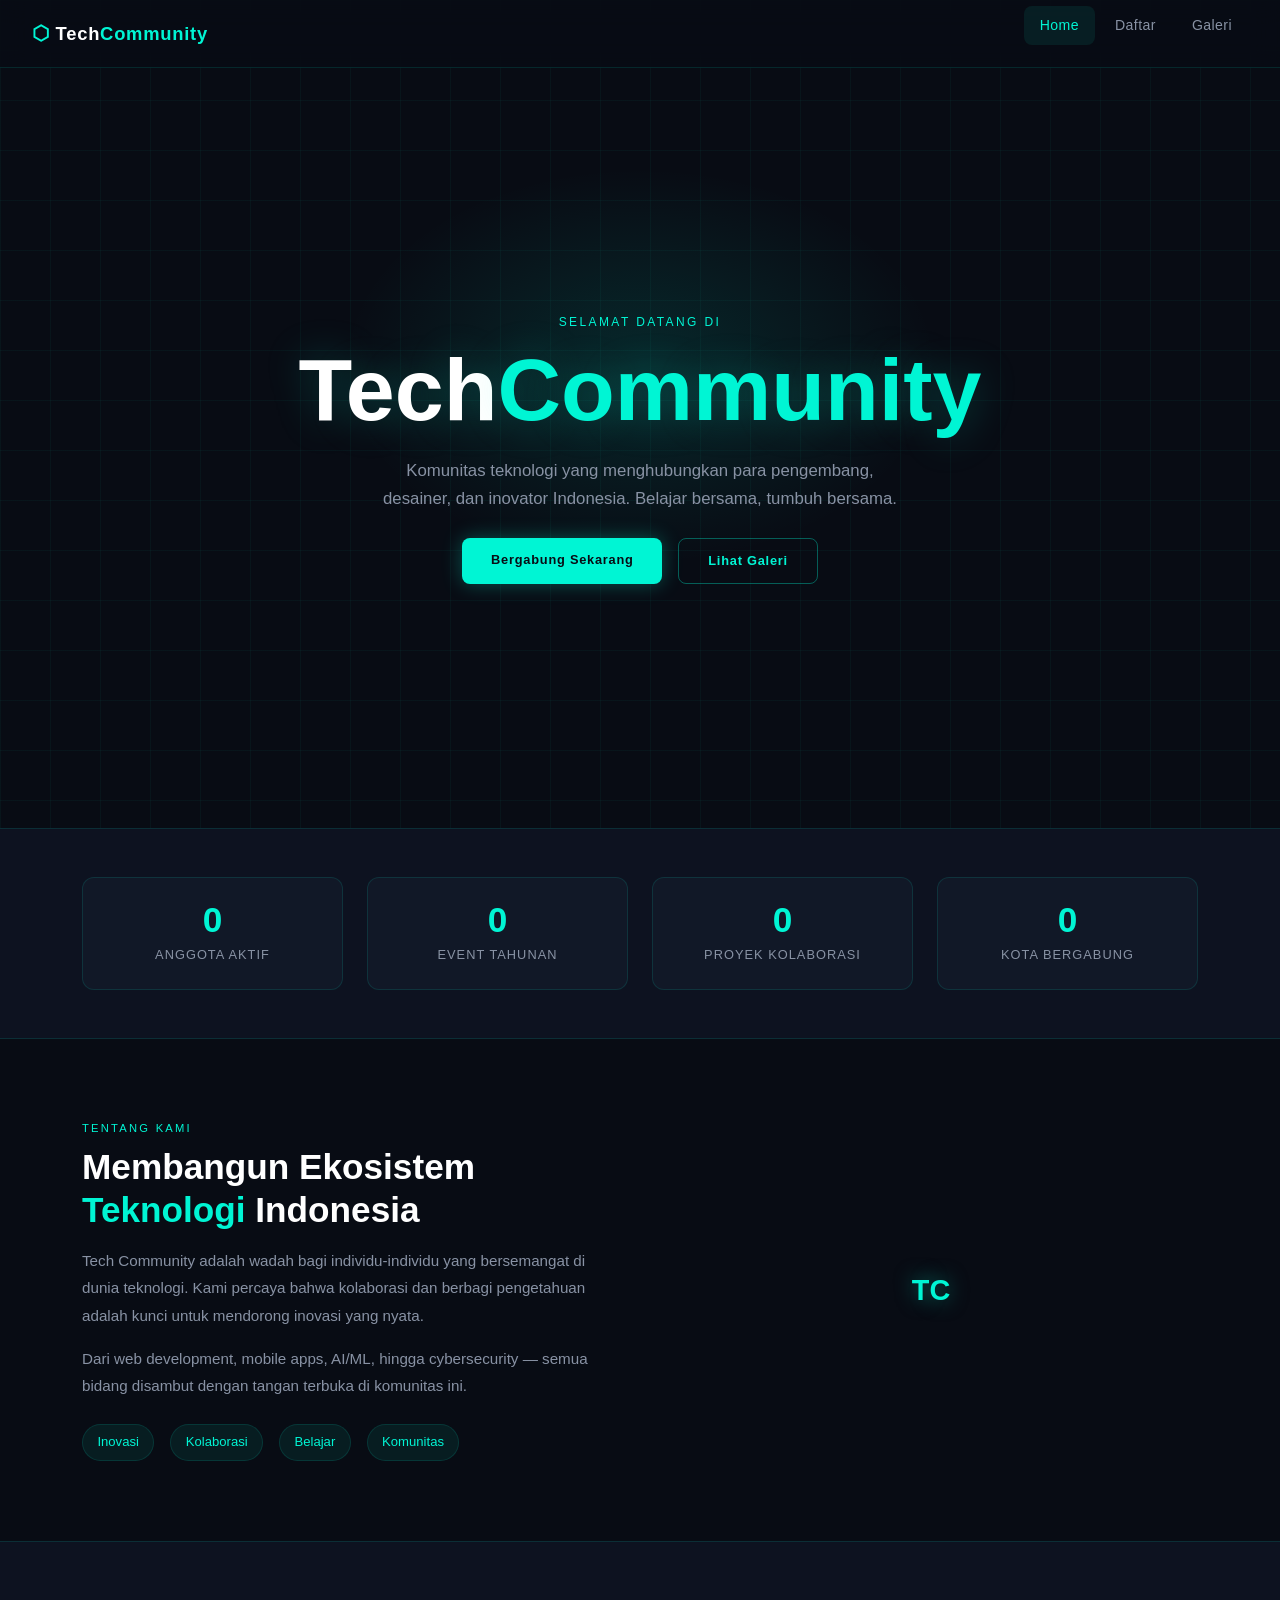
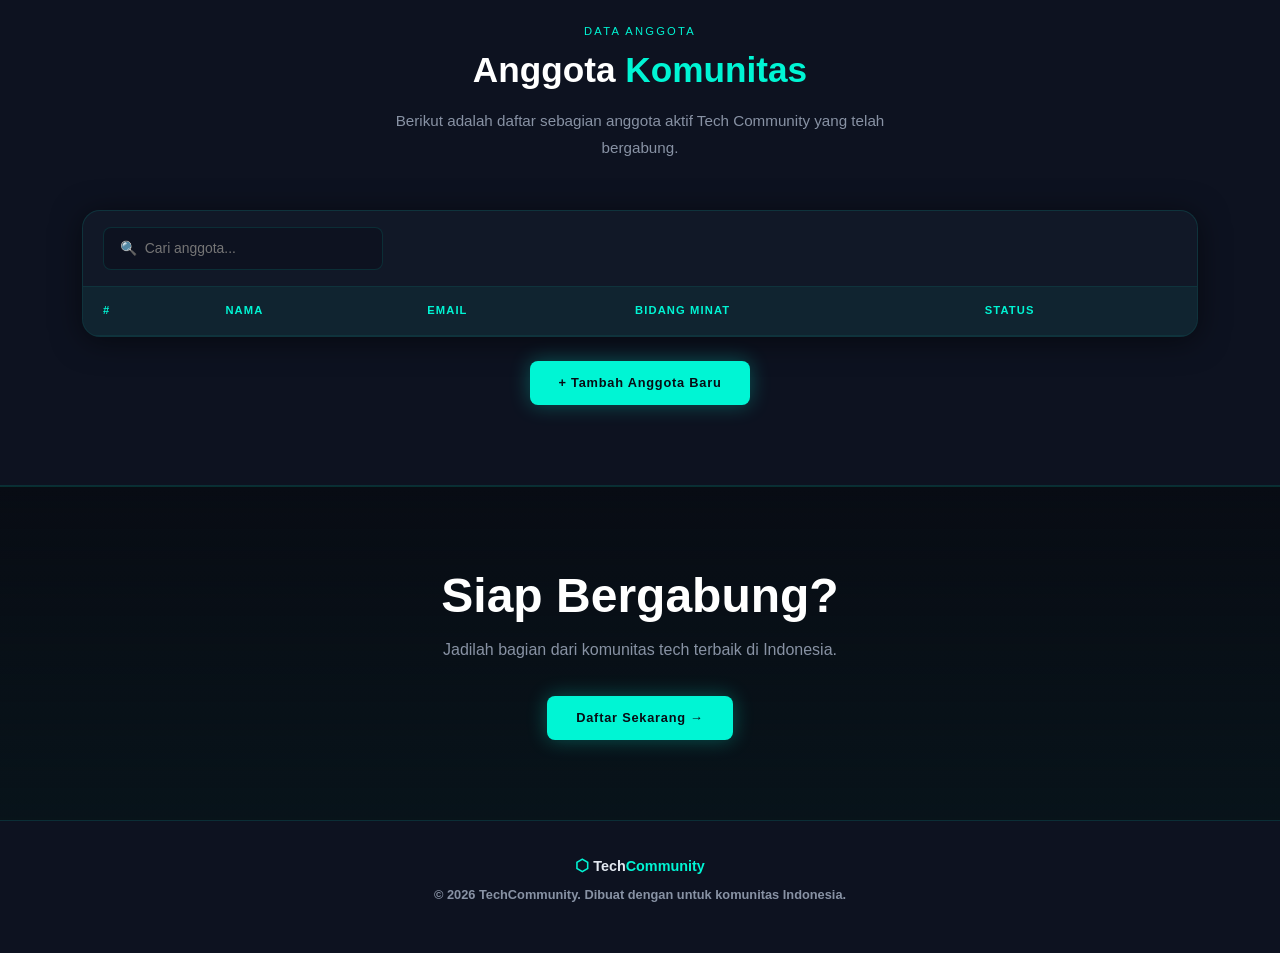
==== commit 976f6875: "Remove unnecessary visual elements from index.html Removed decorative elements from the about sectio" ====
--- a/index.html
+++ b/index.html
@@ -97,16 +97,9 @@
         </div>
         <div class="col-lg-6">
           <div class="about-visual">
-            <div class="av-ring av-ring--1"></div>
-            <div class="av-ring av-ring--2"></div>
-            <div class="av-ring av-ring--3"></div>
+           
             <div class="av-core">TC</div>
-            <div class="av-dot" style="--a:0deg"></div>
-            <div class="av-dot" style="--a:60deg"></div>
-            <div class="av-dot" style="--a:120deg"></div>
-            <div class="av-dot" style="--a:180deg"></div>
-            <div class="av-dot" style="--a:240deg"></div>
-            <div class="av-dot" style="--a:300deg"></div>
+            
           </div>
         </div>
       </div>
